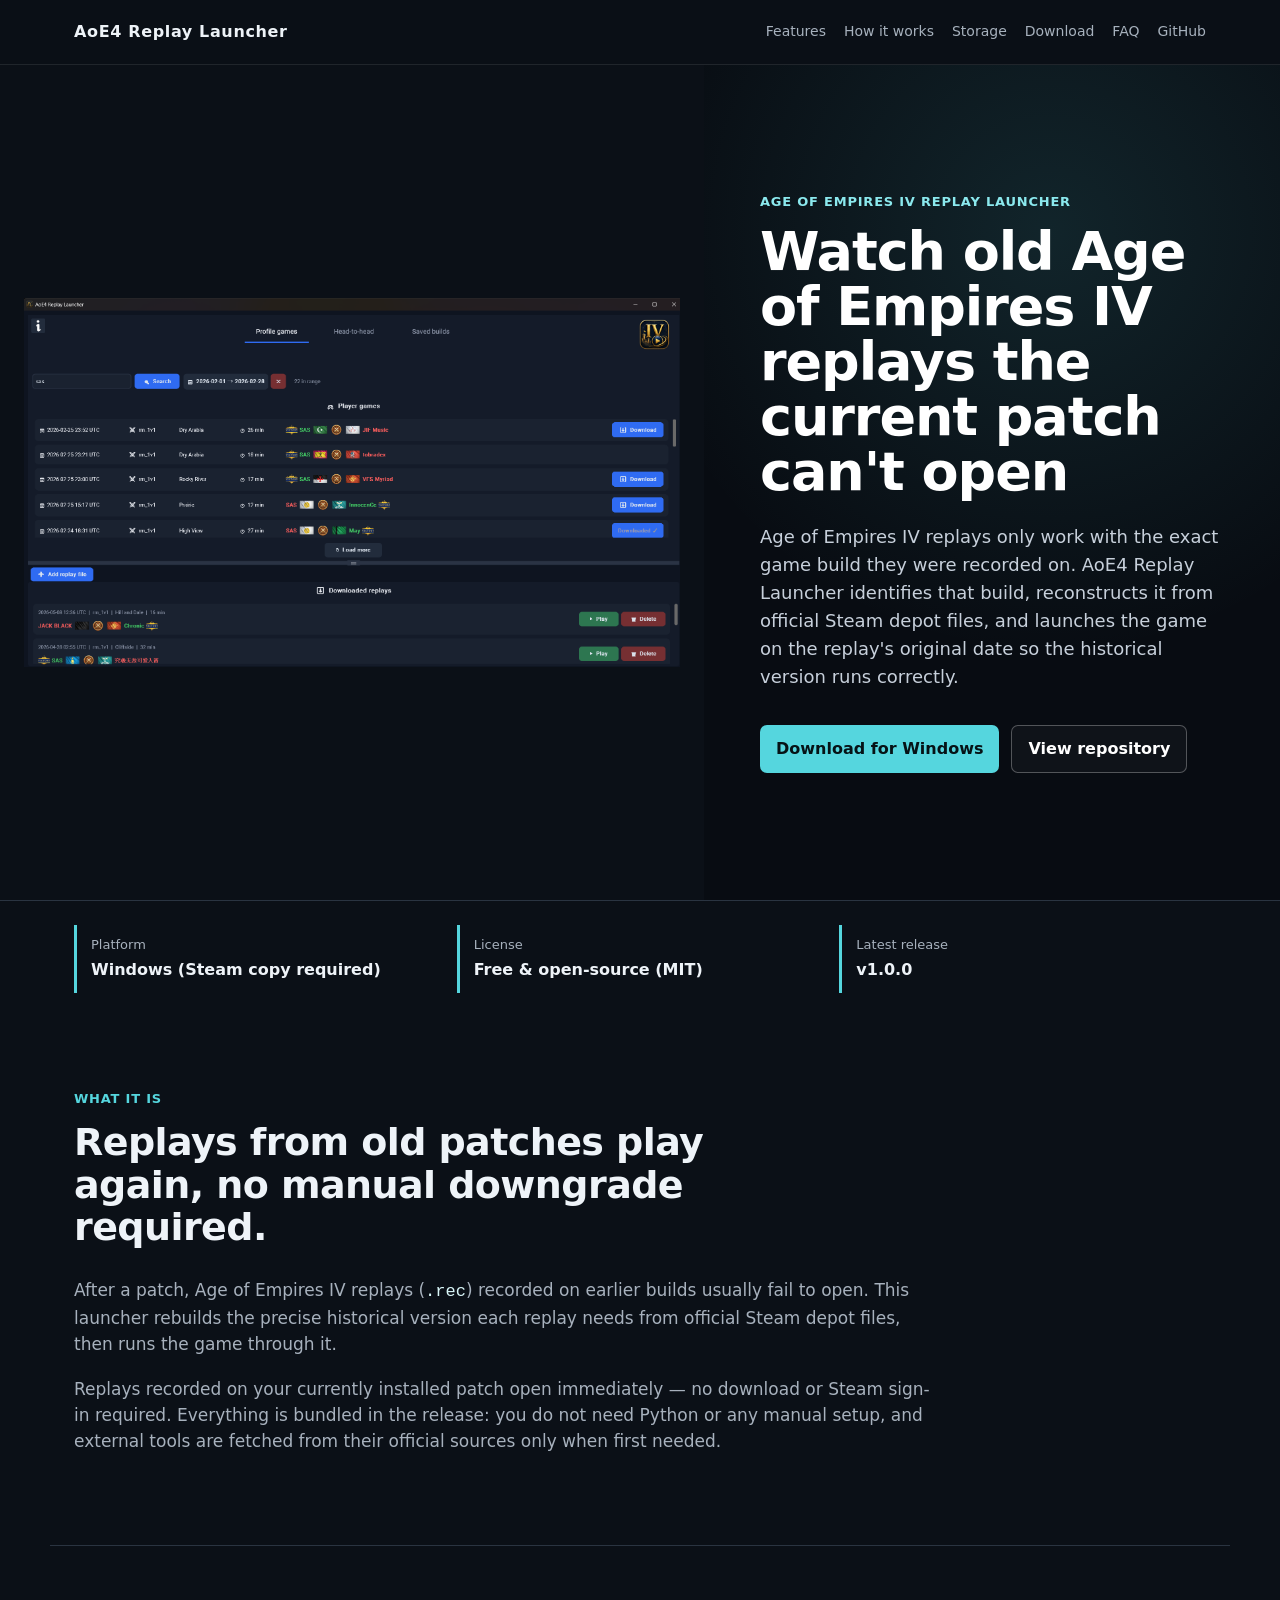
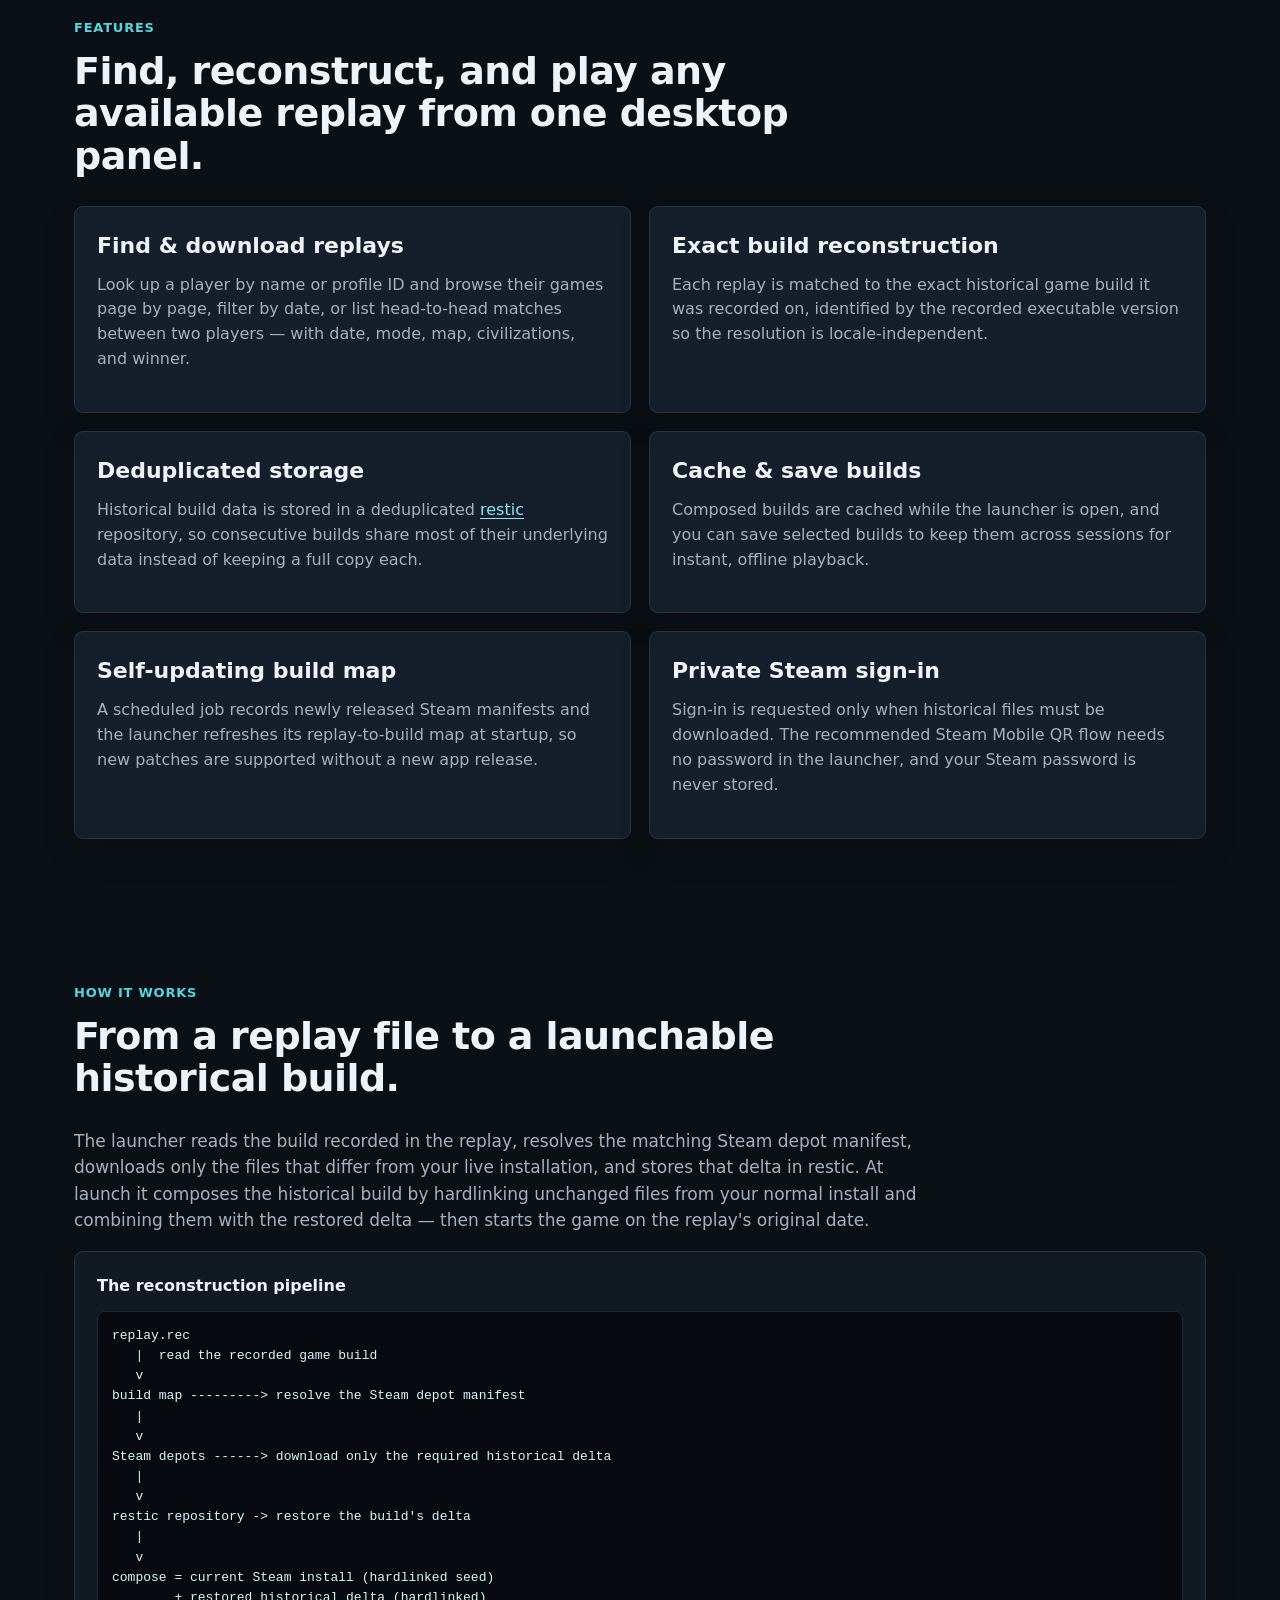
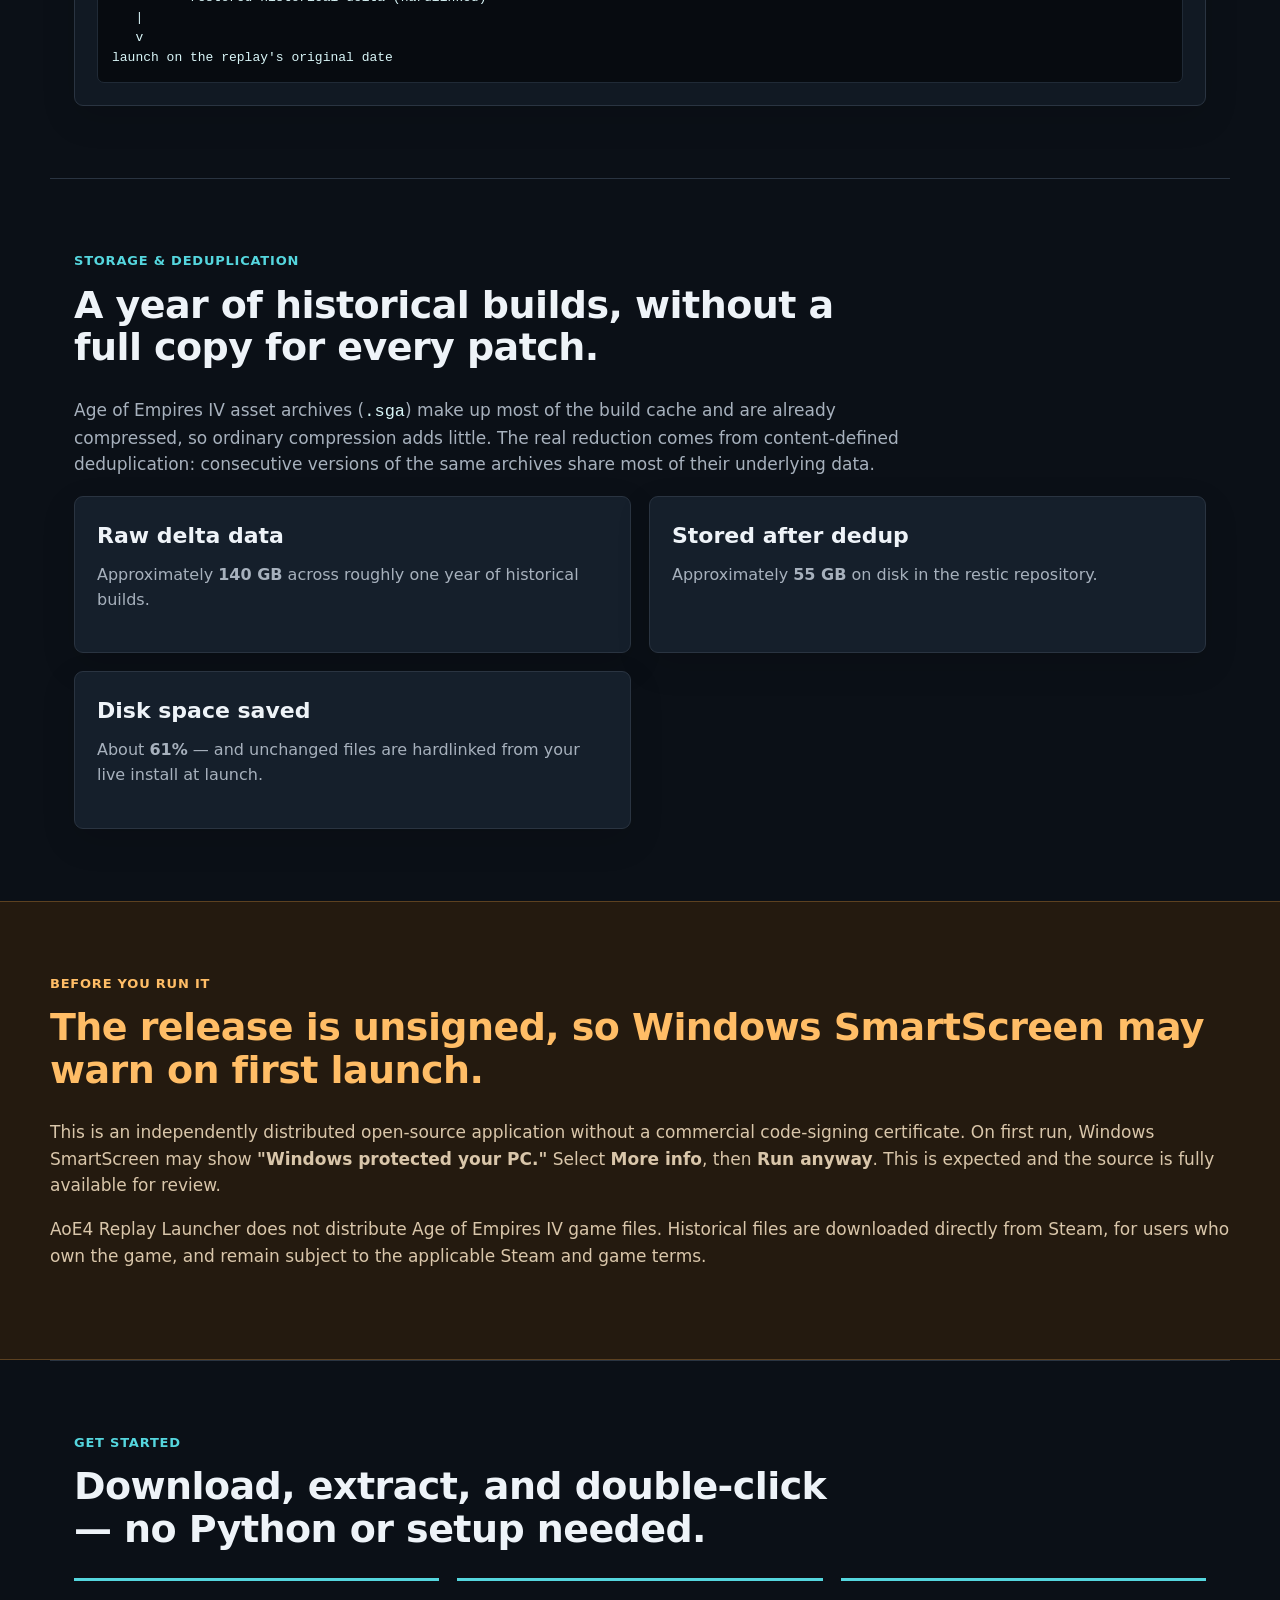
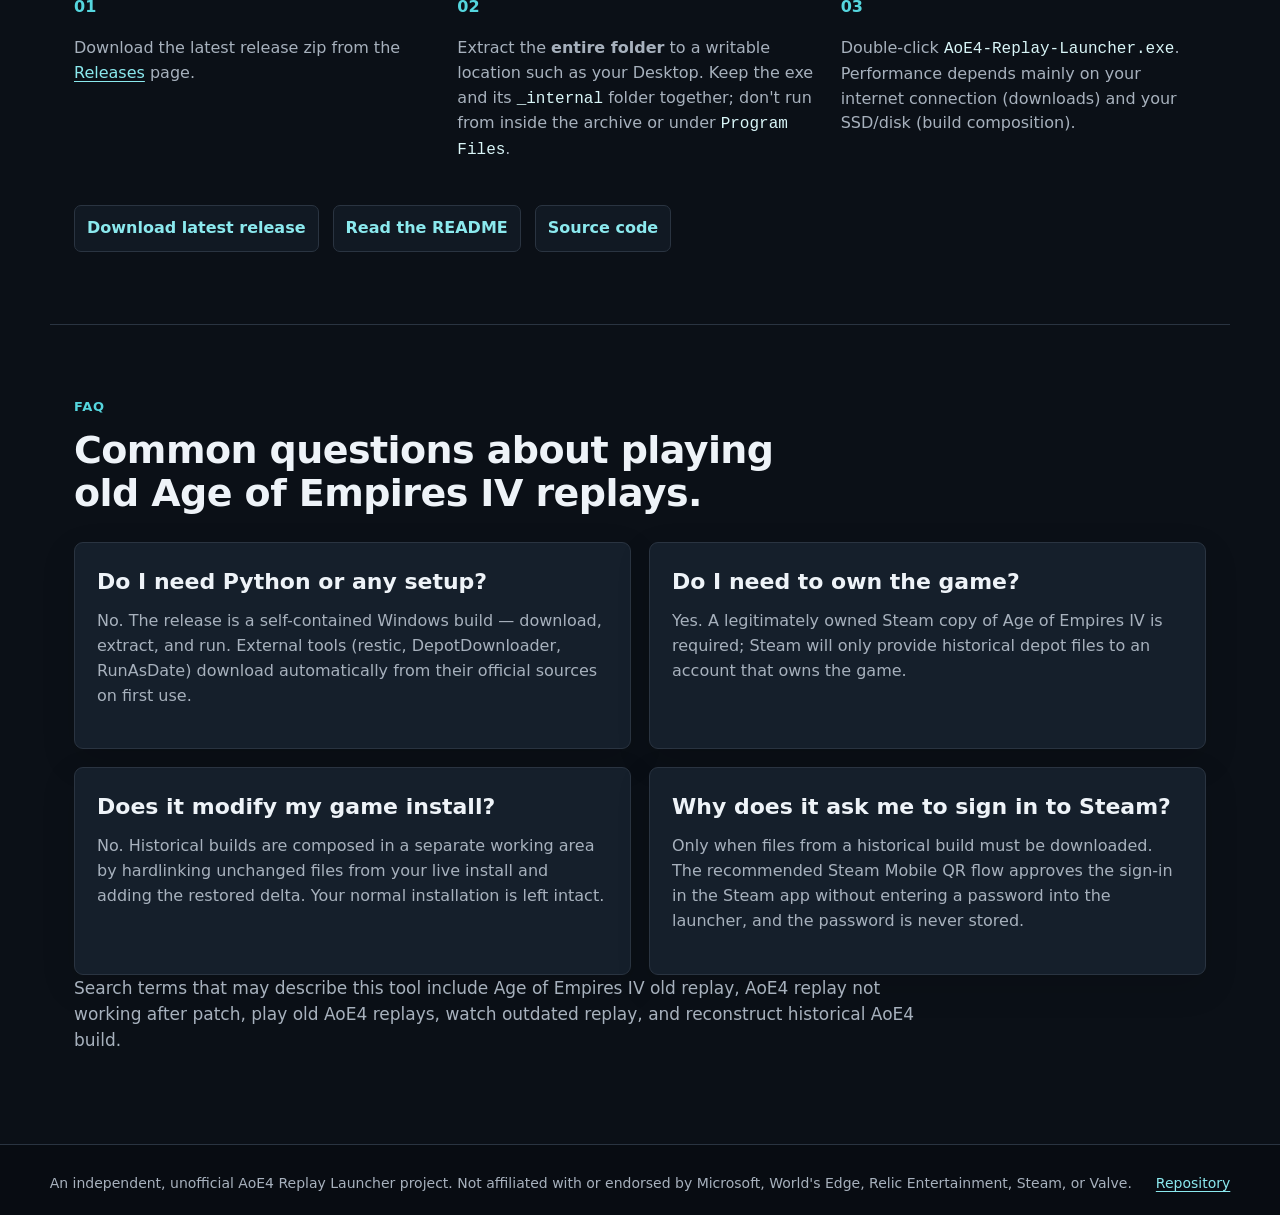
==== docs/index.html @ e3b6db64 "Add GitHub Pages site" ====
<!doctype html>
<html lang="en">
<head>
  <meta charset="utf-8">
  <meta name="viewport" content="width=device-width, initial-scale=1">
  <meta name="color-scheme" content="dark">
  <meta name="theme-color" content="#0b1017">
  <meta name="description" content="AoE4 Replay Launcher is a free, open-source Windows tool that watches old Age of Empires IV replays the current patch can no longer open. It reconstructs the exact historical game build from official Steam depots and launches the game on the replay's original date.">
  <meta property="og:title" content="AoE4 Replay Launcher — Watch Old Age of Empires IV Replays">
  <meta property="og:description" content="Play Age of Empires IV replays from older patches by reconstructing the exact game build they were recorded on, with deduplicated storage of historical builds.">
  <meta name="twitter:title" content="AoE4 Replay Launcher — Watch Old Age of Empires IV Replays">
  <meta name="twitter:description" content="Free, open-source Windows launcher that reconstructs historical AoE4 builds from Steam depots so old replays play again.">
  <title>AoE4 Replay Launcher — Watch Old Age of Empires IV Replays</title>
  <link rel="stylesheet" href="assets/site.css">
  <style>
    /* Page-specific: the hero media is a UI screenshot, so show all of it
       (contain) centred and crisp instead of cropping/darkening it. */
    .hero-media { background: #0b1017; align-items: center; justify-content: center; display: flex; }
    .hero-media img { width: 100%; height: 100%; object-fit: contain; filter: none; padding: 24px; }
  </style>
</head>
<body>
  <header class="site-header">
    <nav class="nav" aria-label="Primary navigation">
      <a class="brand" href="#top">AoE4 Replay Launcher</a>
      <div class="nav-links">
        <a href="#features">Features</a>
        <a href="#how">How it works</a>
        <a href="#storage">Storage</a>
        <a href="#download">Download</a>
        <a href="#faq">FAQ</a>
        <a href="https://github.com/EKYavsil/AoE4-Replay-Launcher">GitHub</a>
      </div>
    </nav>
  </header>

  <main id="top">
    <section class="hero">
      <div class="hero-media" aria-hidden="true">
        <img src="main.png" alt="">
      </div>
      <div class="hero-content">
        <p class="eyebrow">Age of Empires IV replay launcher</p>
        <h1>Watch old Age of Empires IV replays the current patch can't open</h1>
        <p class="hero-copy">
          Age of Empires IV replays only work with the exact game build they were recorded on. AoE4 Replay Launcher identifies that build, reconstructs it from official Steam depot files, and launches the game on the replay's original date so the historical version runs correctly.
        </p>
        <div class="hero-actions">
          <a class="button primary" href="https://github.com/EKYavsil/AoE4-Replay-Launcher/releases/latest">Download for Windows</a>
          <a class="button secondary" href="https://github.com/EKYavsil/AoE4-Replay-Launcher">View repository</a>
        </div>
      </div>
    </section>

    <section class="status-band" aria-label="Project status">
      <div>
        <span class="status-label">Platform</span>
        <strong>Windows (Steam copy required)</strong>
      </div>
      <div>
        <span class="status-label">License</span>
        <strong>Free &amp; open-source (MIT)</strong>
      </div>
      <div>
        <span class="status-label">Latest release</span>
        <strong>v1.0.0</strong>
      </div>
    </section>

    <section class="section intro">
      <div class="section-heading">
        <p class="eyebrow">What it is</p>
        <h2>Replays from old patches play again, no manual downgrade required.</h2>
      </div>
      <div class="text-block">
        <p>
          After a patch, Age of Empires IV replays (<code>.rec</code>) recorded on earlier builds usually fail to open. This launcher rebuilds the precise historical version each replay needs from official Steam depot files, then runs the game through it.
        </p>
        <p>
          Replays recorded on your currently installed patch open immediately — no download or Steam sign-in required. Everything is bundled in the release: you do not need Python or any manual setup, and external tools are fetched from their official sources only when first needed.
        </p>
      </div>
    </section>

    <section id="features" class="section technical">
      <div class="section-heading">
        <p class="eyebrow">Features</p>
        <h2>Find, reconstruct, and play any available replay from one desktop panel.</h2>
      </div>
      <div class="technical-grid">
        <article class="panel">
          <h3>Find &amp; download replays</h3>
          <p>
            Look up a player by name or profile ID and browse their games page by page, filter by date, or list head-to-head matches between two players — with date, mode, map, civilizations, and winner.
          </p>
        </article>
        <article class="panel">
          <h3>Exact build reconstruction</h3>
          <p>
            Each replay is matched to the exact historical game build it was recorded on, identified by the recorded executable version so the resolution is locale-independent.
          </p>
        </article>
        <article class="panel">
          <h3>Deduplicated storage</h3>
          <p>
            Historical build data is stored in a deduplicated <a href="https://restic.net/">restic</a> repository, so consecutive builds share most of their underlying data instead of keeping a full copy each.
          </p>
        </article>
        <article class="panel">
          <h3>Cache &amp; save builds</h3>
          <p>
            Composed builds are cached while the launcher is open, and you can save selected builds to keep them across sessions for instant, offline playback.
          </p>
        </article>
        <article class="panel">
          <h3>Self-updating build map</h3>
          <p>
            A scheduled job records newly released Steam manifests and the launcher refreshes its replay-to-build map at startup, so new patches are supported without a new app release.
          </p>
        </article>
        <article class="panel">
          <h3>Private Steam sign-in</h3>
          <p>
            Sign-in is requested only when historical files must be downloaded. The recommended Steam Mobile QR flow needs no password in the launcher, and your Steam password is never stored.
          </p>
        </article>
      </div>
    </section>

    <section id="how" class="section">
      <div class="section-heading">
        <p class="eyebrow">How it works</p>
        <h2>From a replay file to a launchable historical build.</h2>
      </div>
      <div class="text-block">
        <p>
          The launcher reads the build recorded in the replay, resolves the matching Steam depot manifest, downloads only the files that differ from your live installation, and stores that delta in restic. At launch it composes the historical build by hardlinking unchanged files from your normal install and combining them with the restored delta — then starts the game on the replay's original date.
        </p>
      </div>
      <div class="code-panel">
        <p class="code-title">The reconstruction pipeline</p>
        <pre><code>replay.rec
   |  read the recorded game build
   v
build map ---------> resolve the Steam depot manifest
   |
   v
Steam depots ------> download only the required historical delta
   |
   v
restic repository -> restore the build's delta
   |
   v
compose = current Steam install (hardlinked seed)
        + restored historical delta (hardlinked)
   |
   v
launch on the replay's original date</code></pre>
      </div>
    </section>

    <section id="storage" class="section technical">
      <div class="section-heading">
        <p class="eyebrow">Storage &amp; deduplication</p>
        <h2>A year of historical builds, without a full copy for every patch.</h2>
      </div>
      <div class="text-block">
        <p>
          Age of Empires IV asset archives (<code>.sga</code>) make up most of the build cache and are already compressed, so ordinary compression adds little. The real reduction comes from content-defined deduplication: consecutive versions of the same archives share most of their underlying data.
        </p>
      </div>
      <div class="technical-grid">
        <article class="panel">
          <h3>Raw delta data</h3>
          <p>Approximately <strong>140 GB</strong> across roughly one year of historical builds.</p>
        </article>
        <article class="panel">
          <h3>Stored after dedup</h3>
          <p>Approximately <strong>55 GB</strong> on disk in the restic repository.</p>
        </article>
        <article class="panel">
          <h3>Disk space saved</h3>
          <p>About <strong>61%</strong> — and unchanged files are hardlinked from your live install at launch.</p>
        </article>
      </div>
    </section>

    <section class="section warning-section">
      <div class="section-heading">
        <p class="eyebrow">Before you run it</p>
        <h2>The release is unsigned, so Windows SmartScreen may warn on first launch.</h2>
      </div>
      <div class="text-block">
        <p>
          This is an independently distributed open-source application without a commercial code-signing certificate. On first run, Windows SmartScreen may show <strong>"Windows protected your PC."</strong> Select <strong>More info</strong>, then <strong>Run anyway</strong>. This is expected and the source is fully available for review.
        </p>
        <p>
          AoE4 Replay Launcher does not distribute Age of Empires IV game files. Historical files are downloaded directly from Steam, for users who own the game, and remain subject to the applicable Steam and game terms.
        </p>
      </div>
    </section>

    <section id="download" class="section repair">
      <div class="section-heading">
        <p class="eyebrow">Get started</p>
        <h2>Download, extract, and double-click — no Python or setup needed.</h2>
      </div>
      <div class="repair-list">
        <div>
          <span class="step">01</span>
          <p>Download the latest release zip from the <a href="https://github.com/EKYavsil/AoE4-Replay-Launcher/releases/latest">Releases</a> page.</p>
        </div>
        <div>
          <span class="step">02</span>
          <p>Extract the <strong>entire folder</strong> to a writable location such as your Desktop. Keep the exe and its <code>_internal</code> folder together; don't run from inside the archive or under <code>Program Files</code>.</p>
        </div>
        <div>
          <span class="step">03</span>
          <p>Double-click <code>AoE4-Replay-Launcher.exe</code>. Performance depends mainly on your internet connection (downloads) and your SSD/disk (build composition).</p>
        </div>
      </div>
      <div class="link-row">
        <a href="https://github.com/EKYavsil/AoE4-Replay-Launcher/releases/latest">Download latest release</a>
        <a href="https://github.com/EKYavsil/AoE4-Replay-Launcher#readme">Read the README</a>
        <a href="https://github.com/EKYavsil/AoE4-Replay-Launcher">Source code</a>
      </div>
    </section>

    <section id="faq" class="section technical">
      <div class="section-heading">
        <p class="eyebrow">FAQ</p>
        <h2>Common questions about playing old Age of Empires IV replays.</h2>
      </div>
      <div class="technical-grid">
        <article class="panel">
          <h3>Do I need Python or any setup?</h3>
          <p>
            No. The release is a self-contained Windows build — download, extract, and run. External tools (restic, DepotDownloader, RunAsDate) download automatically from their official sources on first use.
          </p>
        </article>
        <article class="panel">
          <h3>Do I need to own the game?</h3>
          <p>
            Yes. A legitimately owned Steam copy of Age of Empires IV is required; Steam will only provide historical depot files to an account that owns the game.
          </p>
        </article>
        <article class="panel">
          <h3>Does it modify my game install?</h3>
          <p>
            No. Historical builds are composed in a separate working area by hardlinking unchanged files from your live install and adding the restored delta. Your normal installation is left intact.
          </p>
        </article>
        <article class="panel">
          <h3>Why does it ask me to sign in to Steam?</h3>
          <p>
            Only when files from a historical build must be downloaded. The recommended Steam Mobile QR flow approves the sign-in in the Steam app without entering a password into the launcher, and the password is never stored.
          </p>
        </article>
      </div>
      <div class="text-block">
        <p>
          Search terms that may describe this tool include Age of Empires IV old replay, AoE4 replay not working after patch, play old AoE4 replays, watch outdated replay, and reconstruct historical AoE4 build.
        </p>
      </div>
    </section>
  </main>

  <footer class="site-footer">
    <p>An independent, unofficial AoE4 Replay Launcher project. Not affiliated with or endorsed by Microsoft, World's Edge, Relic Entertainment, Steam, or Valve.</p>
    <p><a href="https://github.com/EKYavsil/AoE4-Replay-Launcher">Repository</a></p>
  </footer>
</body>
</html>
---- docs/assets/site.css ----
:root {
  color-scheme: dark;
  --ink: #eef3f8;
  --muted: #a7b1bd;
  --line: #2a3441;
  --surface: #0b1017;
  --surface-raised: #111923;
  --soft: #151f2b;
  --soft-hover: #1a2633;
  --accent: #55d6de;
  --accent-strong: #8be9ee;
  --accent-ink: #061316;
  --warn: #ffbd66;
  --warn-bg: #241a0f;
  --warn-line: #5c4120;
  --shadow: 0 18px 50px rgba(0, 0, 0, 0.24);
}

* {
  box-sizing: border-box;
}

html {
  scroll-behavior: smooth;
  background: var(--surface);
}

body {
  margin: 0;
  font-family: Inter, ui-sans-serif, system-ui, -apple-system, BlinkMacSystemFont, "Segoe UI", sans-serif;
  background: var(--surface);
  color: var(--ink);
  line-height: 1.55;
}

a {
  color: var(--accent-strong);
  text-decoration-thickness: 1px;
  text-underline-offset: 3px;
}

a:hover {
  color: #c3f7f9;
}

code,
pre {
  font-family: "Cascadia Code", "SFMono-Regular", Consolas, monospace;
}

code {
  color: #d9f6f8;
}

.site-header {
  position: sticky;
  top: 0;
  z-index: 10;
  background: rgba(11, 16, 23, 0.9);
  border-bottom: 1px solid rgba(255, 255, 255, 0.09);
  backdrop-filter: blur(14px);
  -webkit-backdrop-filter: blur(14px);
}

.nav {
  max-width: 1180px;
  margin: 0 auto;
  min-height: 64px;
  padding: 0 24px;
  display: flex;
  align-items: center;
  justify-content: space-between;
  gap: 24px;
}

.brand {
  font-weight: 800;
  color: var(--ink);
  text-decoration: none;
  letter-spacing: 0.04em;
}

.nav-links {
  display: flex;
  flex-wrap: wrap;
  gap: 18px;
  font-size: 14px;
}

.nav-links a {
  color: var(--muted);
  text-decoration: none;
  transition: color 160ms ease;
}

.nav-links a:hover {
  color: var(--ink);
}

.hero {
  min-height: calc(100vh - 64px);
  display: grid;
  grid-template-columns: minmax(0, 1.1fr) minmax(360px, 0.9fr);
  align-items: stretch;
  border-bottom: 1px solid var(--line);
  background:
    radial-gradient(circle at 82% 20%, rgba(85, 214, 222, 0.12), transparent 34%),
    #080c12;
  color: #fff;
}

.hero-media {
  min-height: 520px;
  overflow: hidden;
  background: #05080c;
}

.hero-media img {
  width: 100%;
  height: 100%;
  object-fit: cover;
  object-position: center;
  display: block;
  filter: saturate(0.92) contrast(1.04) brightness(0.84);
}

.hero-content {
  padding: 72px 56px;
  display: flex;
  flex-direction: column;
  justify-content: center;
}

.eyebrow {
  margin: 0 0 12px;
  color: var(--accent);
  font-size: 13px;
  font-weight: 800;
  letter-spacing: 0.06em;
  text-transform: uppercase;
}

.hero .eyebrow {
  color: var(--accent-strong);
}

h1,
h2,
h3,
p {
  overflow-wrap: anywhere;
}

h1 {
  margin: 0;
  max-width: 760px;
  font-size: 54px;
  line-height: 1.02;
  letter-spacing: -0.02em;
}

.hero-copy {
  max-width: 660px;
  margin: 24px 0 0;
  color: #c7d0db;
  font-size: 18px;
}

.hero-actions {
  display: flex;
  flex-wrap: wrap;
  gap: 12px;
  margin-top: 34px;
}

.button {
  min-height: 44px;
  padding: 11px 16px;
  border-radius: 7px;
  display: inline-flex;
  align-items: center;
  font-weight: 700;
  text-decoration: none;
  transition: transform 160ms ease, background 160ms ease, border-color 160ms ease;
}

.button:hover {
  transform: translateY(-1px);
}

.button.primary {
  background: var(--accent);
  color: var(--accent-ink);
}

.button.primary:hover {
  background: var(--accent-strong);
  color: var(--accent-ink);
}

.button.secondary {
  border: 1px solid rgba(255, 255, 255, 0.28);
  color: #ffffff;
  background: rgba(255, 255, 255, 0.03);
}

.button.secondary:hover {
  border-color: rgba(255, 255, 255, 0.5);
  background: rgba(255, 255, 255, 0.07);
}

.status-band {
  max-width: 1180px;
  margin: 0 auto;
  padding: 24px;
  display: grid;
  grid-template-columns: repeat(3, minmax(0, 1fr));
  gap: 16px;
}

.status-band div {
  border-left: 3px solid var(--accent);
  padding: 10px 0 10px 14px;
}

.status-label {
  display: block;
  color: var(--muted);
  font-size: 13px;
}

.status-band strong {
  display: block;
  margin-top: 3px;
  color: var(--ink);
  font-size: 16px;
}

.section {
  max-width: 1180px;
  margin: 0 auto;
  padding: 72px 24px;
}

.section-heading {
  max-width: 760px;
  margin-bottom: 28px;
}

.section h2 {
  margin: 0;
  color: var(--ink);
  font-size: 38px;
  line-height: 1.12;
  letter-spacing: -0.015em;
}

.text-block {
  max-width: 860px;
  color: var(--muted);
  font-size: 17px;
}

.text-block p {
  margin: 0 0 18px;
}

.evidence-grid {
  display: grid;
  grid-template-columns: repeat(2, minmax(0, 1fr));
  gap: 22px;
}

figure {
  margin: 0;
  border: 1px solid var(--line);
  border-radius: 9px;
  background: var(--surface-raised);
  overflow: hidden;
  box-shadow: var(--shadow);
}

figure img {
  width: 100%;
  aspect-ratio: 16 / 9;
  object-fit: cover;
  display: block;
  background: var(--soft);
}

figcaption {
  padding: 16px;
  color: var(--muted);
  font-size: 15px;
}

figcaption strong {
  color: var(--ink);
}

.technical,
.repair {
  border-top: 1px solid var(--line);
}

.technical-grid {
  display: grid;
  grid-template-columns: repeat(2, minmax(0, 1fr));
  gap: 18px;
}

.panel,
.code-panel {
  border: 1px solid var(--line);
  border-radius: 9px;
  padding: 22px;
  background: var(--soft);
  box-shadow: 0 12px 34px rgba(0, 0, 0, 0.13);
}

.panel h3 {
  margin: 0 0 10px;
  color: var(--ink);
  font-size: 22px;
}

.panel p {
  margin: 0 0 18px;
  color: var(--muted);
}

pre {
  margin: 0;
  padding: 14px;
  overflow-x: auto;
  background: #070b10;
  color: #e7edf5;
  border: 1px solid #202a36;
  border-radius: 7px;
  font-size: 13px;
}

.code-panel {
  margin-top: 18px;
  background: var(--surface-raised);
}

.code-title {
  margin: 0 0 12px;
  color: var(--ink);
  font-weight: 800;
}

.warning-section {
  max-width: none;
  background: var(--warn-bg);
  border-top: 1px solid var(--warn-line);
  border-bottom: 1px solid var(--warn-line);
}

.warning-section > * {
  max-width: 1180px;
  margin-left: auto;
  margin-right: auto;
}

.warning-section .eyebrow,
.warning-section h2 {
  color: var(--warn);
}

.warning-section .text-block {
  color: #d9c6aa;
}

.repair-list {
  display: grid;
  grid-template-columns: repeat(3, minmax(0, 1fr));
  gap: 18px;
}

.repair-list div {
  border-top: 3px solid var(--accent);
  padding-top: 14px;
}

.step {
  color: var(--accent);
  font-weight: 900;
}

.repair-list p {
  color: var(--muted);
}

.link-row {
  display: flex;
  flex-wrap: wrap;
  gap: 14px;
  margin-top: 26px;
}

.link-row a {
  border: 1px solid var(--line);
  border-radius: 7px;
  padding: 10px 12px;
  background: var(--surface-raised);
  color: var(--accent-strong);
  text-decoration: none;
  font-weight: 700;
  transition: background 160ms ease, border-color 160ms ease;
}

.link-row a:hover {
  background: var(--soft-hover);
  border-color: #445162;
}

.timeline {
  list-style: none;
  margin: 0;
  padding: 0;
  border-top: 1px solid var(--line);
}

.timeline li {
  display: grid;
  grid-template-columns: 56px minmax(0, 1fr);
  gap: 18px;
  padding: 18px 0;
  border-bottom: 1px solid var(--line);
}

.timeline span {
  color: var(--accent);
  font-weight: 900;
}

.timeline p {
  margin: 0;
  color: var(--muted);
}

.site-footer {
  border-top: 1px solid var(--line);
  padding: 28px 24px;
  display: flex;
  justify-content: center;
  gap: 24px;
  background: #080c12;
  color: var(--muted);
  font-size: 14px;
}

.site-footer p {
  margin: 0;
}

@media (max-width: 860px) {
  .nav {
    align-items: flex-start;
    flex-direction: column;
    padding-top: 14px;
    padding-bottom: 14px;
  }

  .hero {
    grid-template-columns: 1fr;
  }

  .hero-media {
    min-height: 280px;
  }

  .hero-content {
    padding: 42px 24px 56px;
  }

  h1 {
    font-size: 40px;
  }

  .section h2 {
    font-size: 30px;
  }

  .status-band,
  .evidence-grid,
  .technical-grid,
  .repair-list {
    grid-template-columns: 1fr;
  }

  .site-footer {
    display: block;
    text-align: center;
  }

  .site-footer p + p {
    margin-top: 8px;
  }
}

@media (max-width: 520px) {
  .nav-links {
    gap: 12px;
  }

  h1 {
    font-size: 34px;
  }

  .hero-copy,
  .text-block {
    font-size: 16px;
  }
}
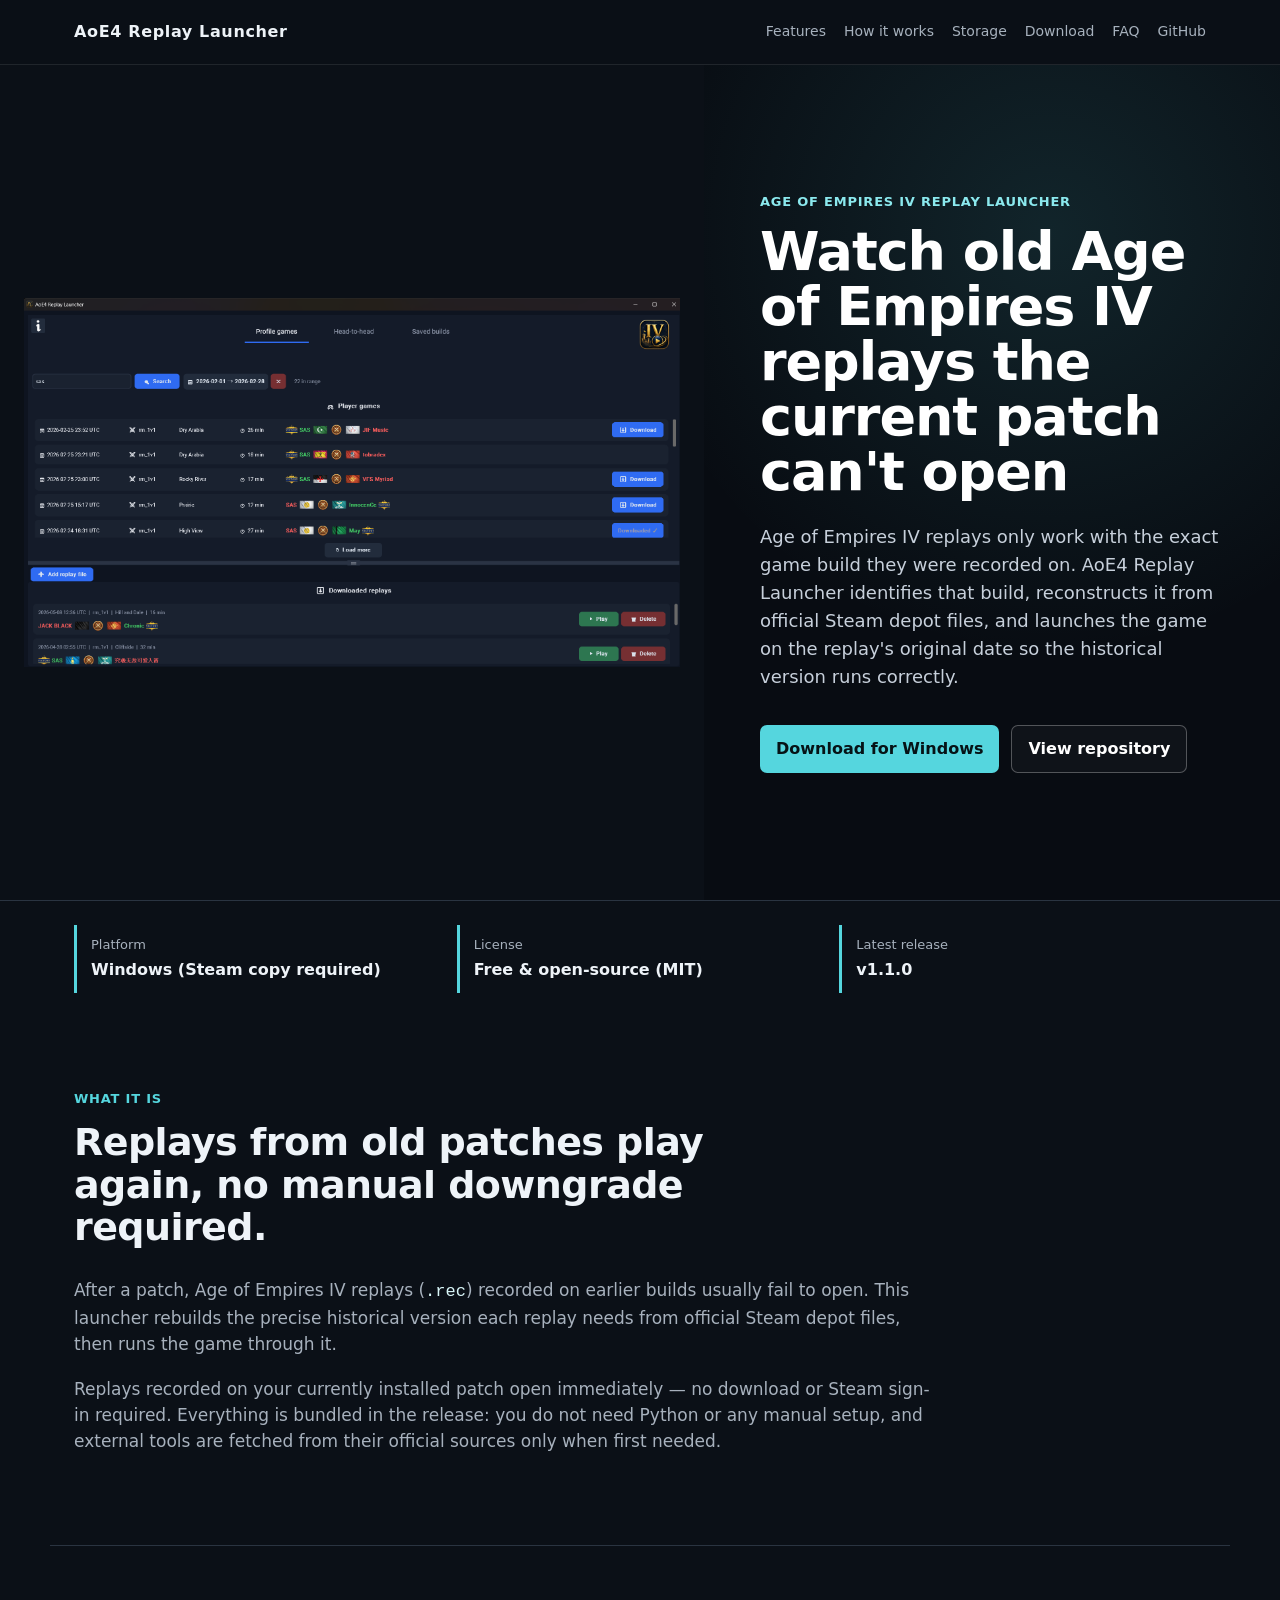
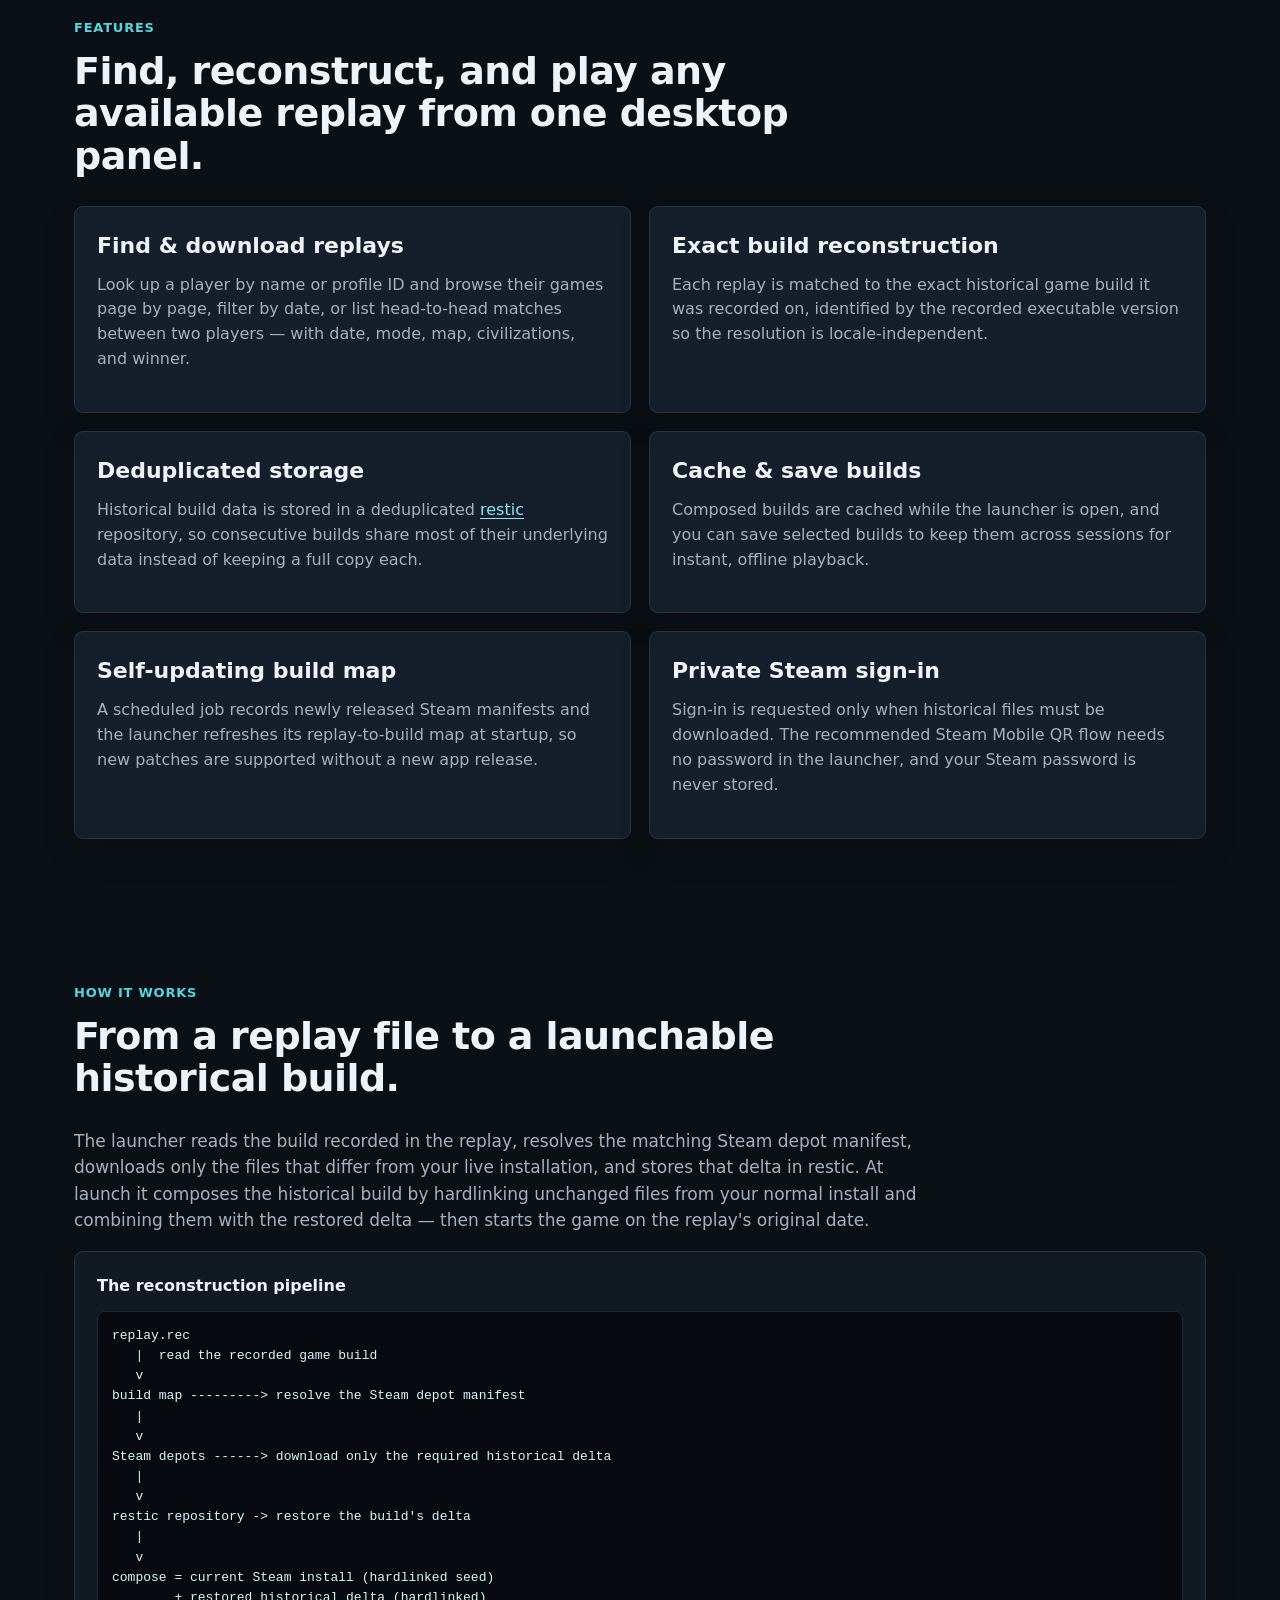
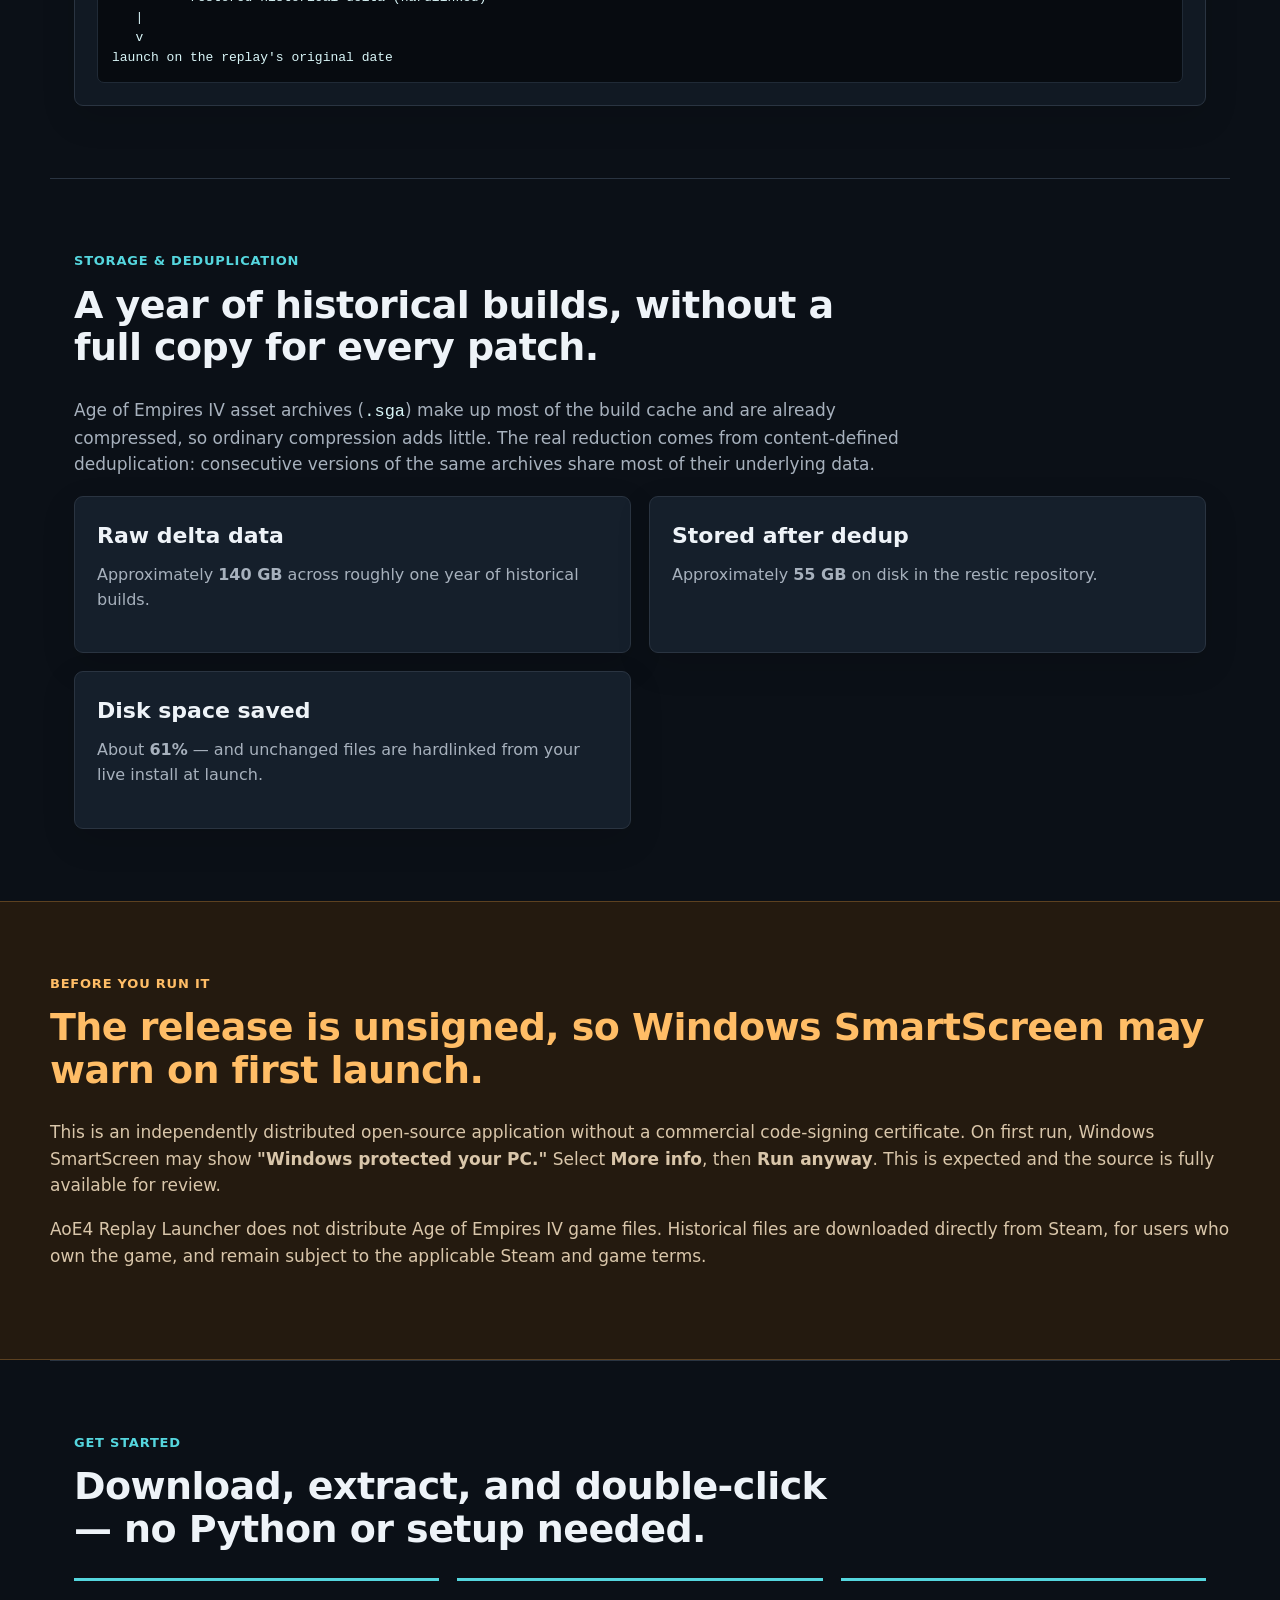
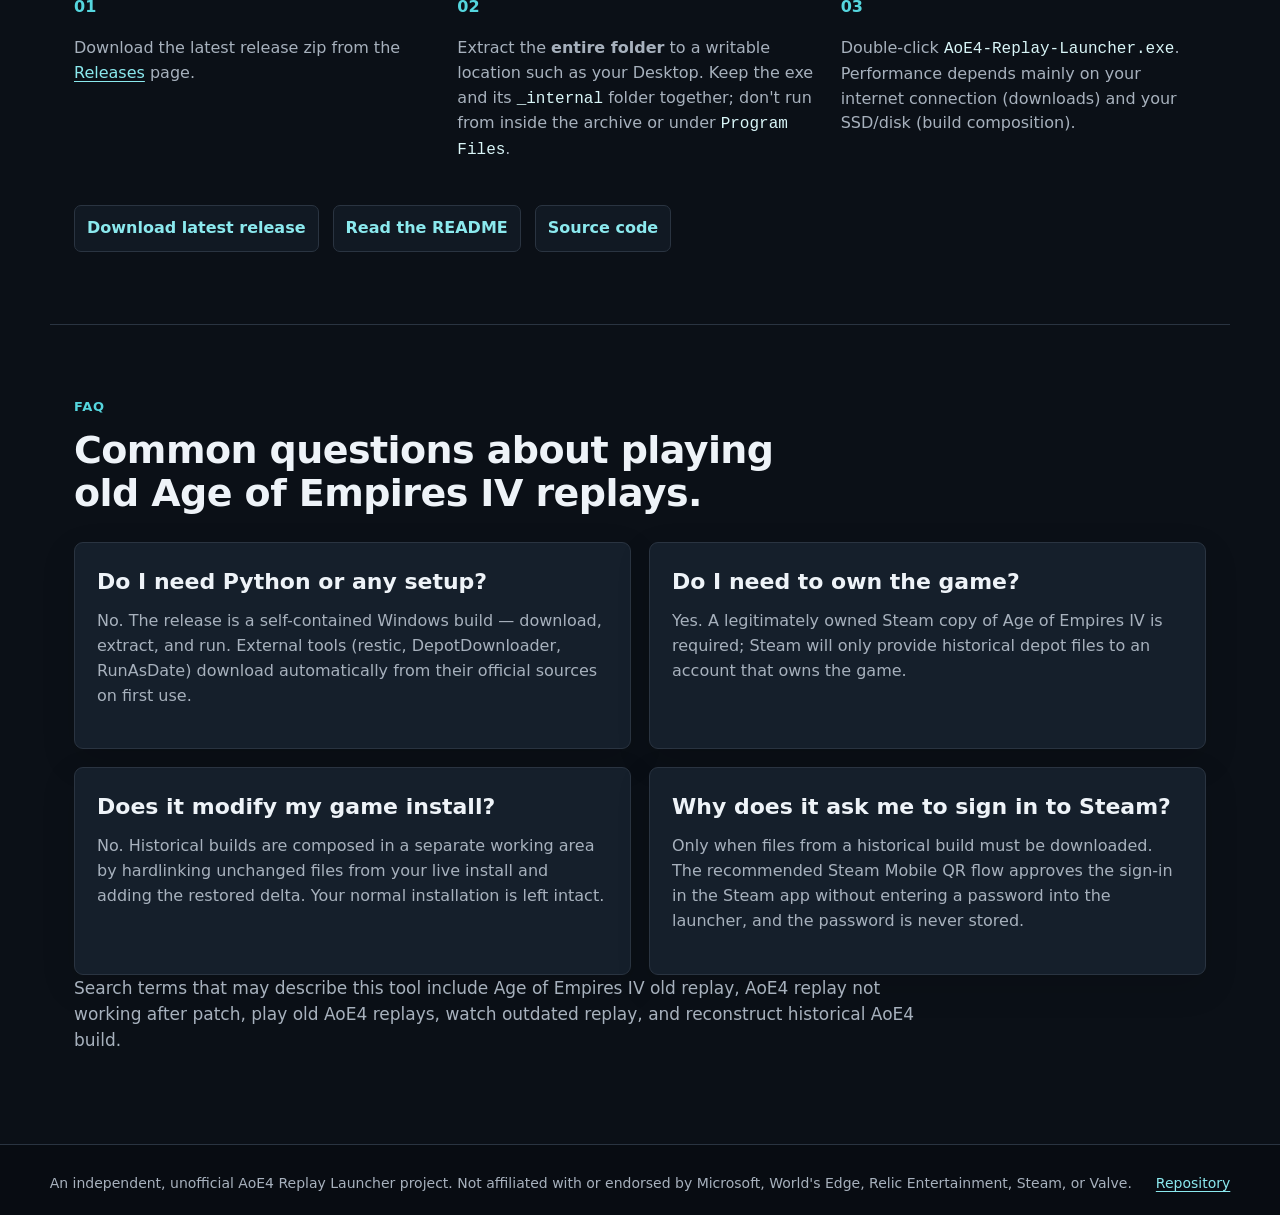
==== commit 61d1c9df: "Velopack auto-update; data outside current/; v1.1.0" ====
--- a/docs/index.html
+++ b/docs/index.html
@@ -46,7 +46,7 @@
           Age of Empires IV replays only work with the exact game build they were recorded on. AoE4 Replay Launcher identifies that build, reconstructs it from official Steam depot files, and launches the game on the replay's original date so the historical version runs correctly.
         </p>
         <div class="hero-actions">
-          <a class="button primary" href="https://github.com/EKYavsil/AoE4-Replay-Launcher/releases/latest">Download for Windows</a>
+          <a class="button primary js-download" href="https://github.com/EKYavsil/AoE4-Replay-Launcher/releases/latest">Download for Windows</a>
           <a class="button secondary" href="https://github.com/EKYavsil/AoE4-Replay-Launcher">View repository</a>
         </div>
       </div>
@@ -63,7 +63,7 @@
       </div>
       <div>
         <span class="status-label">Latest release</span>
-        <strong>v1.0.0</strong>
+        <strong id="latest-release">v1.1.0</strong>
       </div>
     </section>
 
@@ -220,7 +220,7 @@
         </div>
       </div>
       <div class="link-row">
-        <a href="https://github.com/EKYavsil/AoE4-Replay-Launcher/releases/latest">Download latest release</a>
+        <a class="js-download" href="https://github.com/EKYavsil/AoE4-Replay-Launcher/releases/latest">Download latest release</a>
         <a href="https://github.com/EKYavsil/AoE4-Replay-Launcher#readme">Read the README</a>
         <a href="https://github.com/EKYavsil/AoE4-Replay-Launcher">Source code</a>
       </div>
@@ -269,5 +269,31 @@
     <p>An independent, unofficial AoE4 Replay Launcher project. Not affiliated with or endorsed by Microsoft, World's Edge, Relic Entertainment, Steam, or Valve.</p>
     <p><a href="https://github.com/EKYavsil/AoE4-Replay-Launcher">Repository</a></p>
   </footer>
+
+  <script>
+    // Keep the page in sync with GitHub's latest release automatically:
+    //  - update the "Latest release" label (falls back to the hard-coded value),
+    //  - upgrade the download buttons to a one-click direct download when the
+    //    portable asset exists; otherwise they keep pointing at the release page
+    //    (the safe default already in their href), so they never 404.
+    fetch("https://api.github.com/repos/EKYavsil/AoE4-Replay-Launcher/releases/latest")
+      .then(function (r) { return r.ok ? r.json() : null; })
+      .then(function (d) {
+        if (!d) return;
+        if (d.tag_name) {
+          document.getElementById("latest-release").textContent = d.tag_name;
+        }
+        var asset = (d.assets || []).filter(function (a) {
+          return a.name === "AoE4ReplayLauncher-win-Portable.zip";
+        })[0];
+        if (asset && asset.browser_download_url) {
+          var links = document.querySelectorAll(".js-download");
+          for (var i = 0; i < links.length; i++) {
+            links[i].href = asset.browser_download_url;
+          }
+        }
+      })
+      .catch(function () { /* offline / rate-limited: keep the safe defaults */ });
+  </script>
 </body>
 </html>
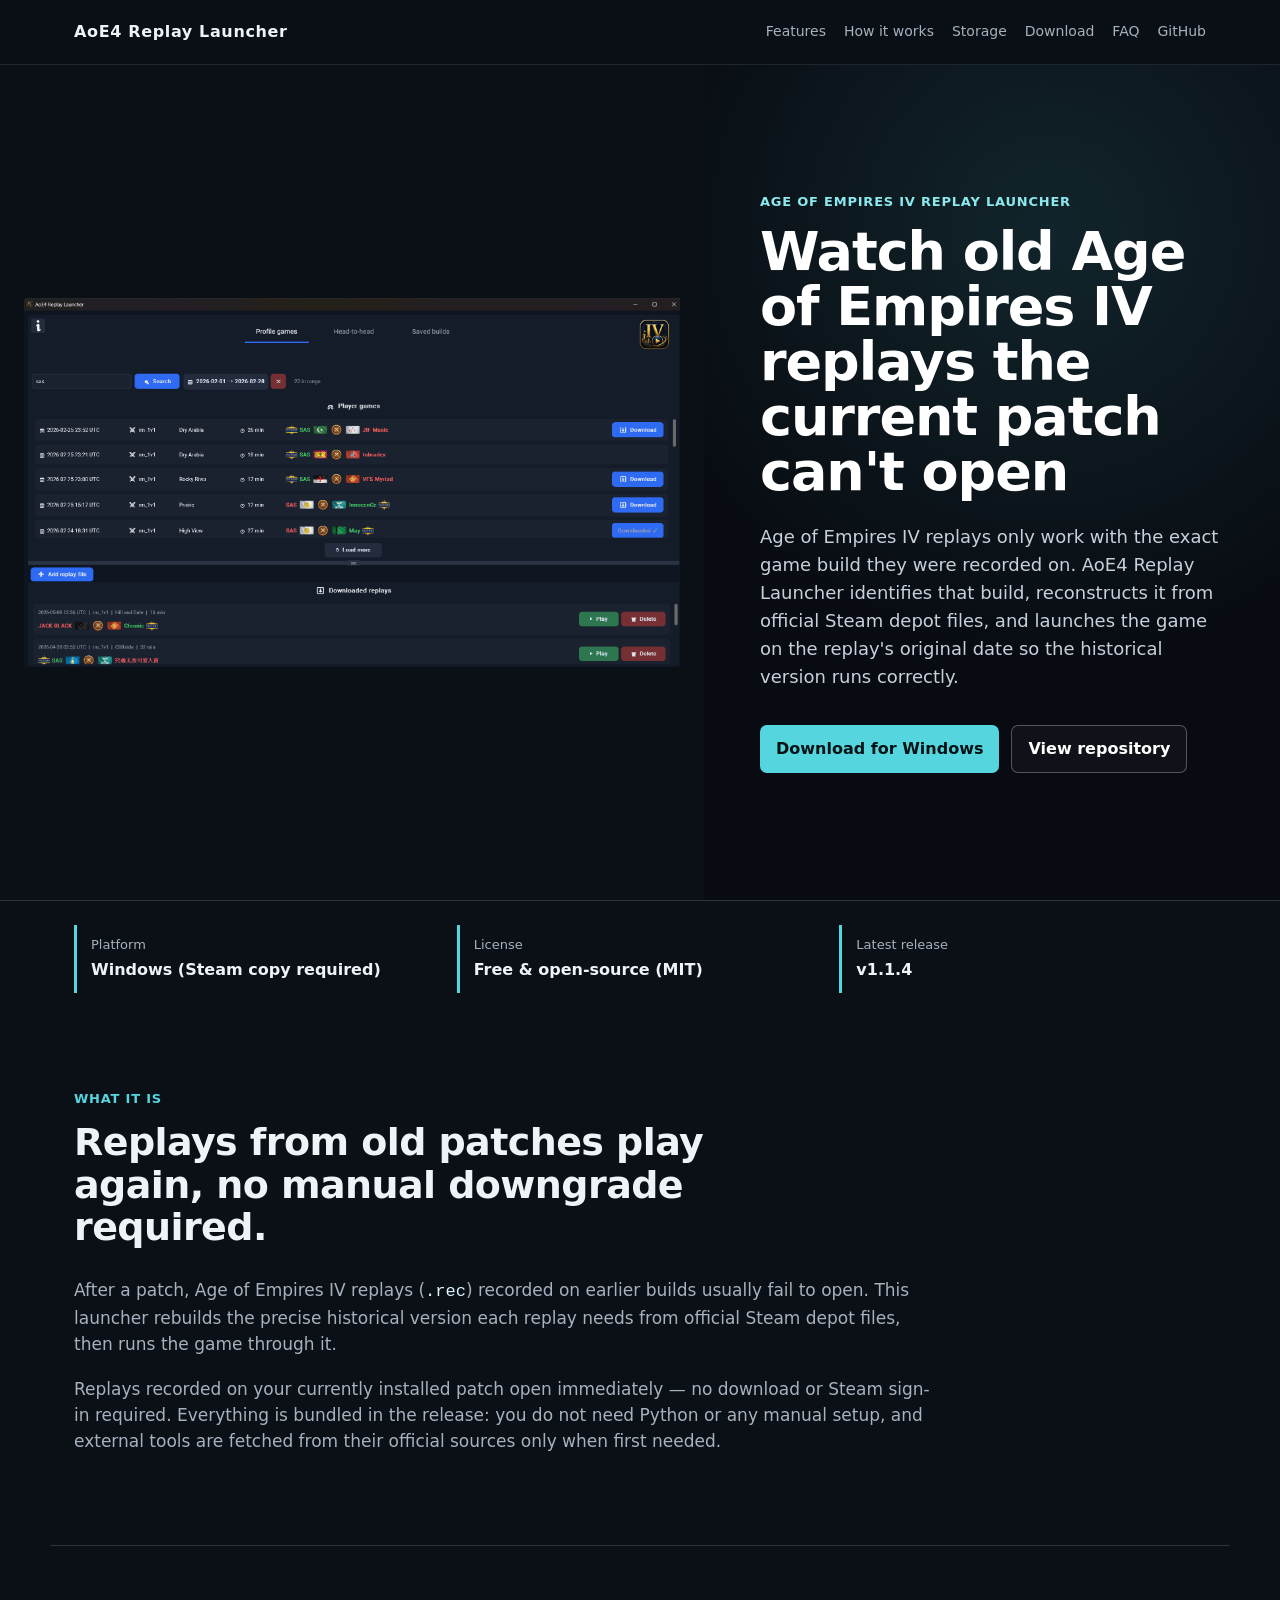
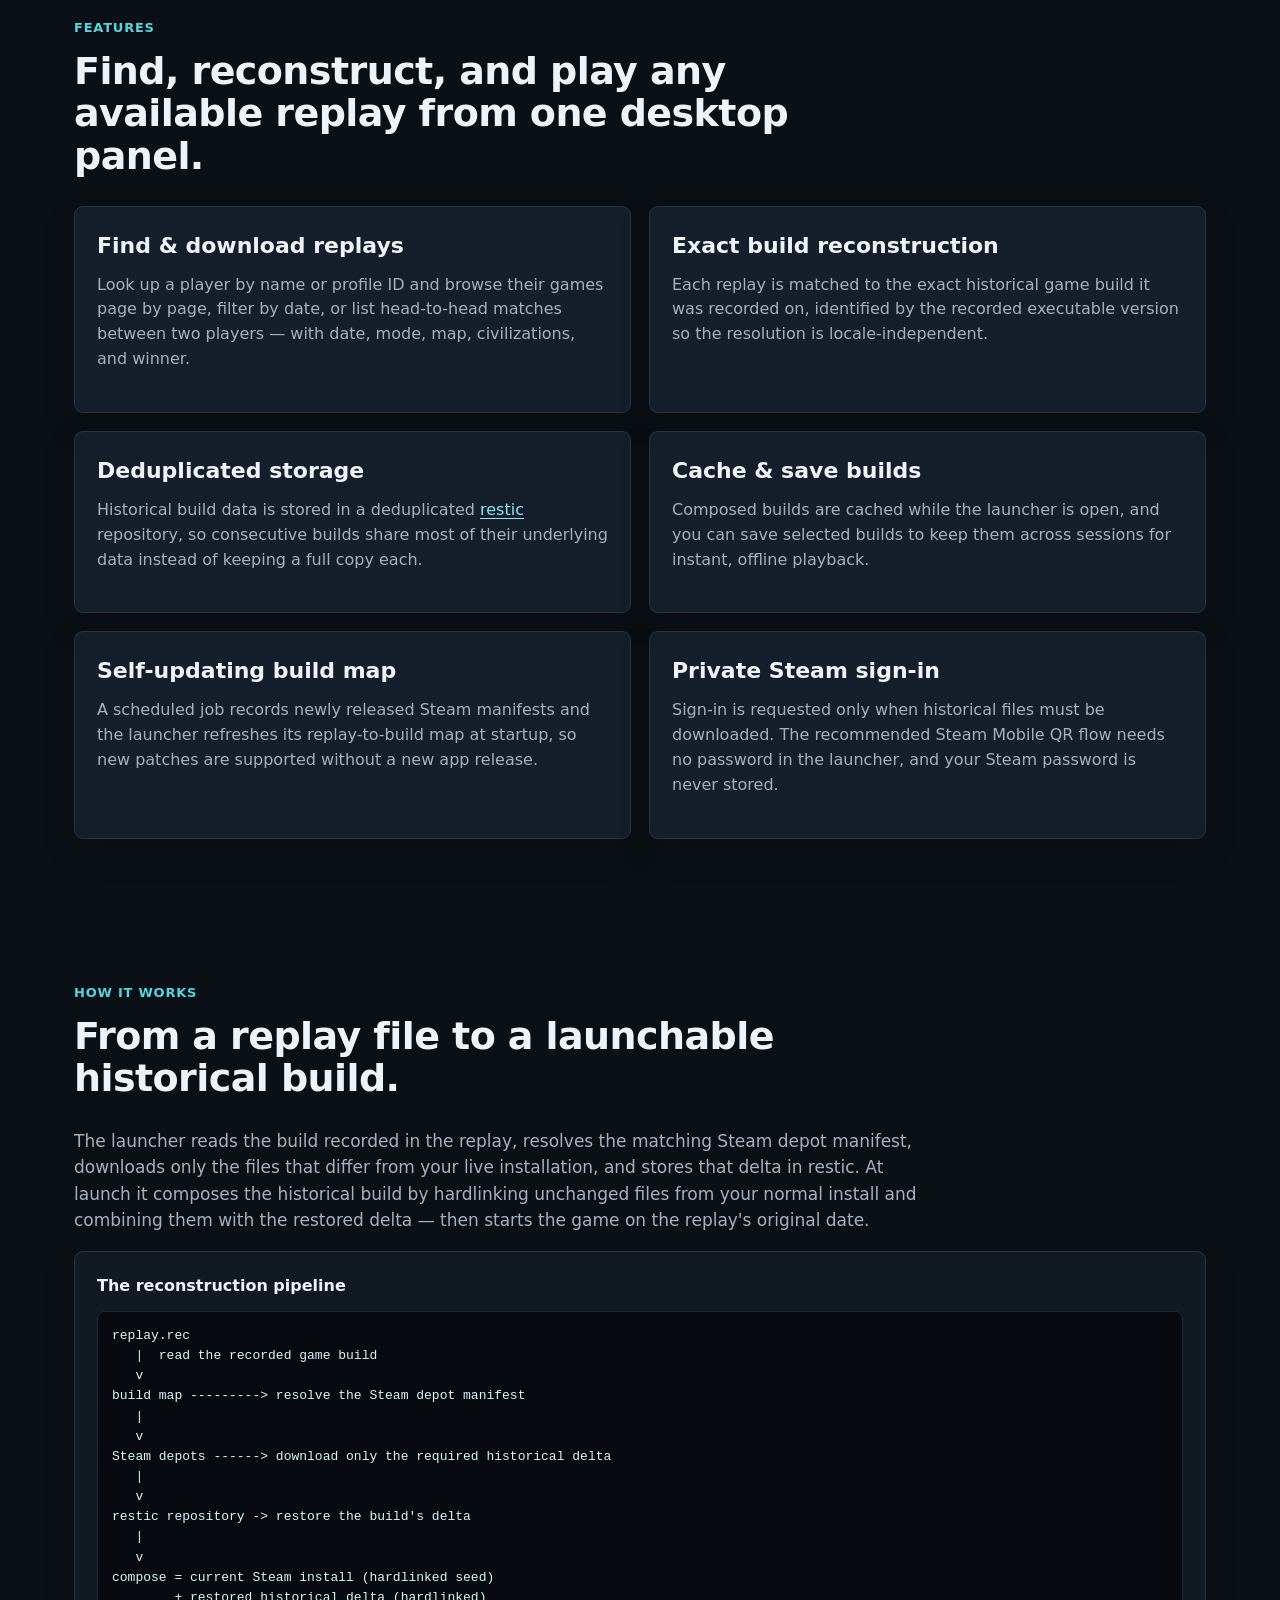
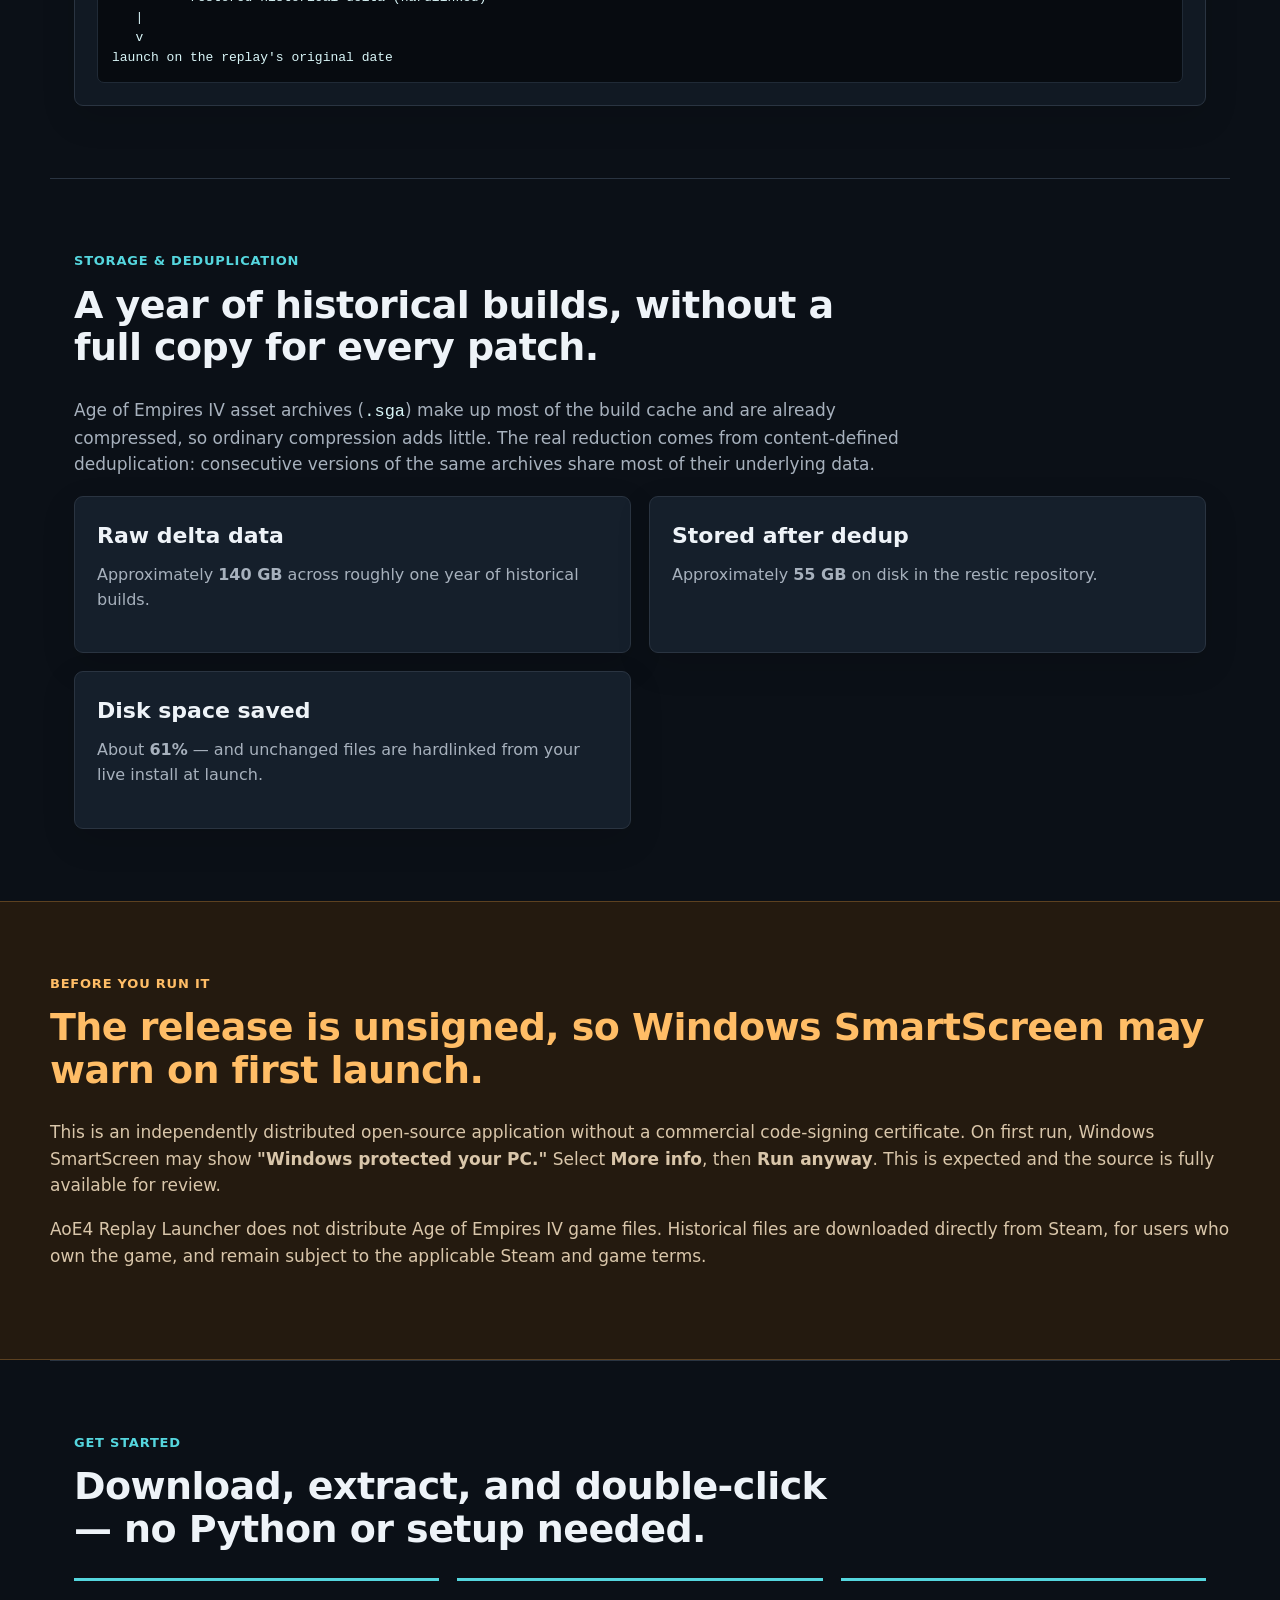
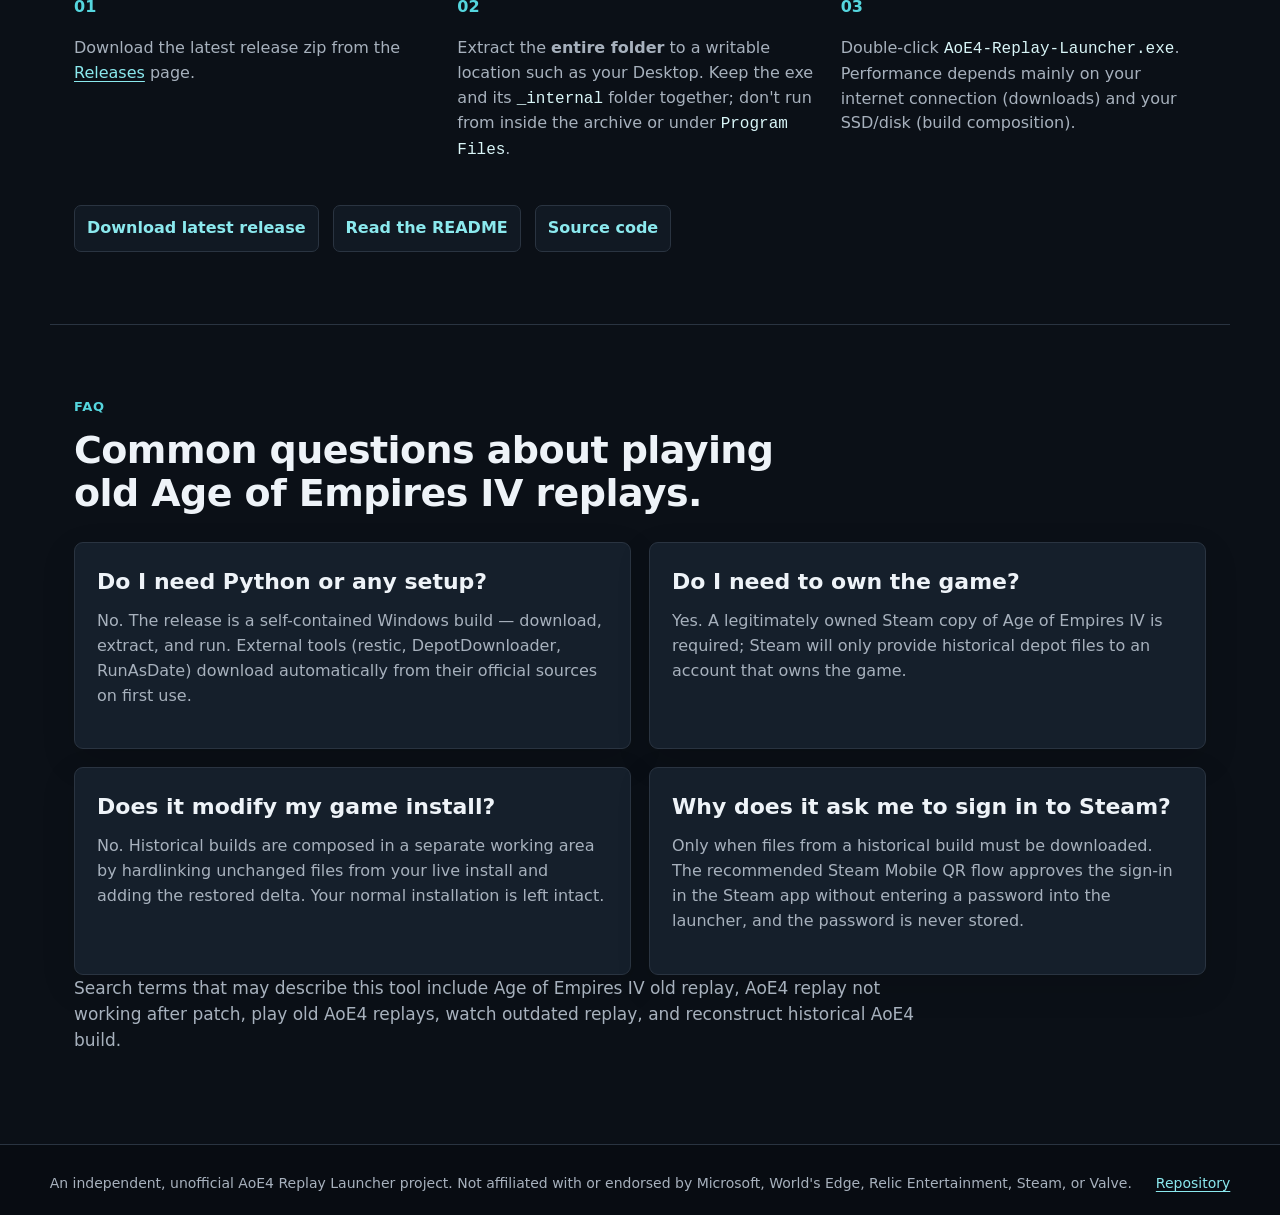
==== commit fc437e0f: "fix: resolve minor UI and CLI issues" ====
--- a/docs/index.html
+++ b/docs/index.html
@@ -63,7 +63,7 @@
       </div>
       <div>
         <span class="status-label">Latest release</span>
-        <strong id="latest-release">v1.1.0</strong>
+        <strong id="latest-release">v1.1.4</strong>
       </div>
     </section>
 
@@ -276,7 +276,7 @@
     //  - upgrade the download buttons to a one-click direct download when the
     //    portable asset exists; otherwise they keep pointing at the release page
     //    (the safe default already in their href), so they never 404.
-    fetch("https://api.github.com/repos/EKYavsil/AoE4-Replay-Launcher/releases/latest")
+    fetch("https://api.github.com/repos/EKYavsil/AoE4-Replay-Launcher/releases/latest", { cache: "no-store" })
       .then(function (r) { return r.ok ? r.json() : null; })
       .then(function (d) {
         if (!d) return;
@@ -284,7 +284,7 @@
           document.getElementById("latest-release").textContent = d.tag_name;
         }
         var asset = (d.assets || []).filter(function (a) {
-          return a.name === "AoE4ReplayLauncher-win-Portable.zip";
+          return a.name === "AoE4ReplayLauncher.zip";
         })[0];
         if (asset && asset.browser_download_url) {
           var links = document.querySelectorAll(".js-download");
